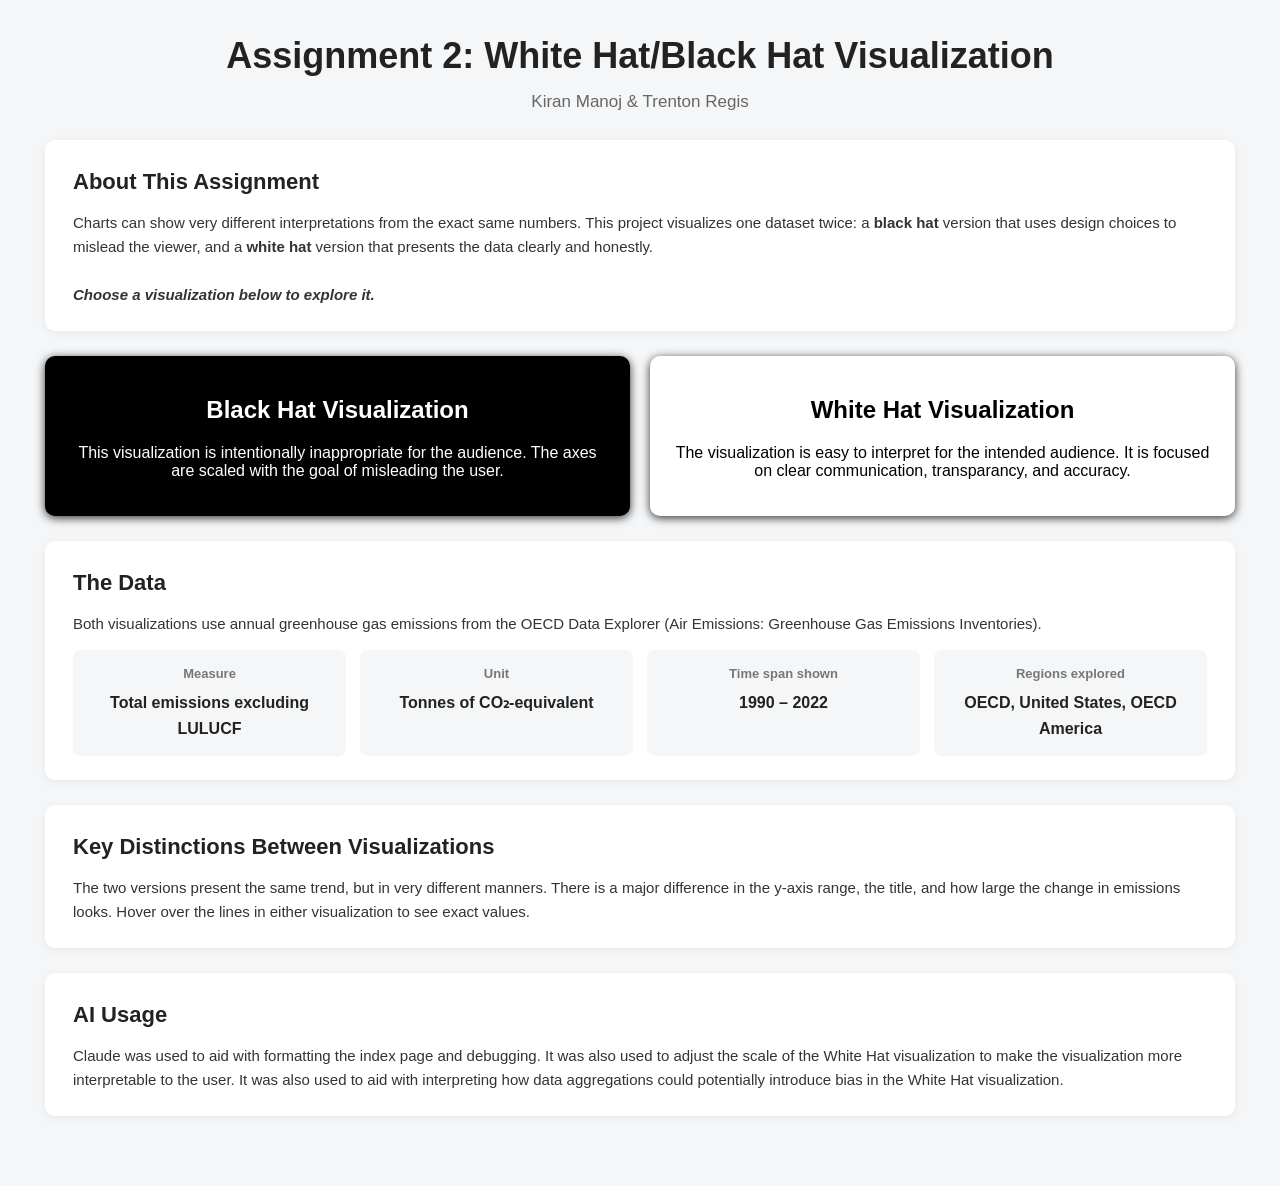
==== index.html @ d6eef5fb "finished index page, enhanced white hat" ====
<!DOCTYPE html>
<html lang="en">

<head>
    <meta charset="UTF-8">

    <meta
        name="viewport"
        content="width=device-width, initial-scale=1.0"
    >

    <title>Assignment 2: White Hat/Black Hat Visualization</title>

    <link
        rel="stylesheet"
        href="./css/styles.css"
    >

    <script src="https://d3js.org/d3.v7.min.js"></script>
</head>


<body>

    <main class="blackhat-page">

        <!-- Main title and framing -->
        <header>

            <h1>
                Assignment 2: White Hat/Black Hat Visualization
            </h1>

            <p class="subtitle">
                Kiran Manoj & Trenton Regis
            </p>

        </header>

        <!-- Assignment introduction -->
        <section class="intro-section">
            <h2>About This Assignment</h2>
            <p>
                Charts can show very different interpretations from the exact same numbers. This project
                visualizes one dataset twice: a <strong>black hat</strong> version that uses design
                choices to mislead the viewer, and a <strong>white hat</strong> version that
                presents the data clearly and honestly. <br><br><strong><em>Choose a visualization below to explore it.</em></strong>
            </p>
        </section>

            <div class="parent">
                <a href="./blackhat/index.html" class="clickable-section">
                    <section class="blackhat-section">
                        <h2>Black Hat Visualization</h2>
                        <p> 
                            This visualization is intentionally inappropriate for the audience. 
                            The axes are scaled with the goal of misleading the user. 
                        </p>
                    </section>
                </a>
                
                <a href="./whitehat/index.html" class="clickable-section">
                    <section class="whitehat-section">
                        <h2>White Hat Visualization</h2>
                        <p>
                            The visualization is easy to interpret for the intended audience.
                            It is focused on clear communication, transparancy, and accuracy.
                        </p>
                    </section>
                </a>
        </div>

        <!-- Dataset overview -->
        <section class="intro-section">
            <h2>The Data</h2>
            <p>
                Both visualizations use annual greenhouse gas emissions from the OECD Data Explorer
                (Air Emissions: Greenhouse Gas Emissions Inventories).
            </p>
            <div class="fact-grid">
                <div class="fact-card">
                    <span class="fact-label">Measure</span>
                    <span class="fact-value">Total emissions excluding LULUCF</span>
                </div>
                <div class="fact-card">
                    <span class="fact-label">Unit</span>
                    <span class="fact-value">Tonnes of CO₂-equivalent</span>
                </div>
                <div class="fact-card">
                    <span class="fact-label">Time span shown</span>
                    <span class="fact-value">1990 – 2022</span>
                </div>
                <div class="fact-card">
                    <span class="fact-label">Regions explored</span>
                    <span class="fact-value">OECD, United States, OECD America</span>
                </div>
            </div>
        </section>

        <!-- How to read this project -->
        <section class="intro-section">
            <h2>Key Distinctions Between Visualizations</h2>
            <p>
                The two versions present the same trend, but in very different manners.
                There is a major difference in the y-axis range, the title, and how large the change in emissions looks.
                Hover over the lines in either visualization to see exact values.
            </p>
        </section>

        <section class="intro-section">
            <h2>AI Usage</h2>
            <p>
                Claude was used to aid with formatting the index page and debugging. It was also used to adjust 
                the scale of the White Hat visualization to make the visualization more interpretable to the user. 
                It was also used to aid with interpreting how data aggregations could potentially introduce bias
                in the White Hat visualization.
            </p>
        </section>
        
        
    </main>
</body>
---- css/styles.css ----
body {
    font-family: Arial, Helvetica, sans-serif;
    margin: 0;
    background: #f4f6f8;
    color: #222;
}


/* --------------------------------------------------
   BLACK HAT PAGE CONTAINER
-------------------------------------------------- */

.blackhat-page {
    max-width: 1200px;
    margin: 0 auto;
    padding: 35px 45px 45px;
}


/* --------------------------------------------------
   HOME LINK
-------------------------------------------------- */

.home-link {
    display: inline-block;
    margin-bottom: 15px;
    color: #555;
    font-size: 14px;
    text-decoration: none;
}

.home-link:hover {
    text-decoration: underline;
}


/* --------------------------------------------------
   HEADER
-------------------------------------------------- */

header {
    text-align: center;
    margin-bottom: 25px;
}

h1 {
    font-size: 36px;
    margin: 0 0 12px;
}

.subtitle {
    max-width: 760px;
    margin: 0 auto;
    font-size: 17px;
    line-height: 1.5;
    color: #666;
}


/* --------------------------------------------------
   DROPDOWN CONTROLS
-------------------------------------------------- */

.controls {
    display: flex;
    justify-content: center;
    align-items: center;
    gap: 10px;
    margin: 25px 0;
}

.controls label {
    font-size: 15px;
    font-weight: 600;
}

.controls select {
    padding: 8px 12px;
    border: 1px solid #bbb;
    border-radius: 5px;
    background: white;
    font-size: 15px;
    cursor: pointer;
}


/* --------------------------------------------------
   CHART
-------------------------------------------------- */

.chart-section {
    position: relative;
    background: white;
    padding: 20px 25px;
    border-radius: 10px;
    box-shadow: 0 2px 10px rgba(0, 0, 0, 0.08);
}

.chart-section li {
    margin-bottom: 10px;
}

.chart-section li:last-child {
    margin-bottom: 0;
}

#chart svg {
    display: block;
    width: 100%;
    height: auto;
}


/* Main emissions line */

.emissions-line {
    fill: none;
    stroke: steelblue;
    stroke-width: 3;
    opacity: 0.65;
}


/* Endpoint circles */

.endpoint {
    fill: steelblue;
    stroke: white;
    stroke-width: 3;
}

.parent {
    display: flex;
    gap: 20px;
    justify-content: center;
    align-items: stretch; /* both sections always match the taller one */
}

.clickable-section {
    display: flex;          /* lets the section inside fill the link's height */
    flex: 1 1 0;            /* both links share the row width equally */
    min-width: 0;
    text-decoration: none;
    color: inherit;
}

.clickable-section :hover {
    transform: scale(1.05);
}

.blackhat-section {
    background: black;
    color: white;
    padding: 20px 25px;
    border-radius: 10px;
    box-shadow: 0 2px 10px rgba(0, 0, 0, 0.8);
    text-align: center;
    flex: 1;                /* fill the clickable link (equal width and height) */
    min-width: 0;
    box-sizing: border-box;
}

.whitehat-section {
    background: white;
    color: black;
    padding: 20px 25px;
    border-radius: 10px;
    box-shadow: 0 2px 10px rgba(0, 0, 0, 0.8);
    text-align: center;
    flex: 1;                /* fill the clickable link (equal width and height) */
    min-width: 0;
    box-sizing: border-box;
}

/* Index page intro sections */

.intro-section {
    margin: 25px 0;
    padding: 24px 28px;
    background: white;
    border-radius: 10px;
    box-shadow: 0 2px 10px rgba(0, 0, 0, 0.06);
    line-height: 1.6;
}

.intro-section h2 {
    margin: 0 0 12px;
    font-size: 22px;
}

.intro-section p {
    margin: 0 0 14px;
    font-size: 15px;
    color: #333;
}

.intro-section p:last-child {
    margin-bottom: 0;
}

.fact-grid {
    display: grid;
    grid-template-columns: repeat(auto-fit, minmax(200px, 1fr));
    gap: 14px;
}

.fact-card {
    padding: 14px;
    background: #f4f6f8;
    border-radius: 8px;
    text-align: center;
}

.fact-label {
    display: block;
    color: #777;
    font-size: 13px;
    font-weight: 600;
}

.fact-value {
    display: block;
    margin-top: 6px;
    font-size: 16px;
    font-weight: 700;
}

/* Endpoint text */

.endpoint-label {
    font-size: 13px;
    font-weight: 600;
}


/* Axis labels */

.axis-label {
    font-size: 14px;
    font-weight: 600;
}


/* --------------------------------------------------
   1990 REFERENCE LINE
-------------------------------------------------- */

.reference-line {
    stroke: #999;
    stroke-width: 1.2;
    stroke-dasharray: 6 5;
    opacity: 0.35;
}


/* --------------------------------------------------
   TOOLTIP
-------------------------------------------------- */

.tooltip {
    position: fixed;
    opacity: 0;
    pointer-events: none;

    padding: 9px 12px;

    background: rgba(30, 30, 30, 0.92);
    color: white;

    border-radius: 5px;

    font-size: 13px;
    line-height: 1.4;

    z-index: 1000;
}


/* --------------------------------------------------
   SUMMARY CARDS
-------------------------------------------------- */

.summary {
    display: flex;
    gap: 18px;
    margin-top: 22px;
}

.summary-card {
    flex: 1;

    padding: 18px;

    background: white;

    border-radius: 8px;

    text-align: center;

    box-shadow: 0 2px 8px rgba(0, 0, 0, 0.07);
}

.summary-label {
    display: block;

    color: #777;

    font-size: 13px;
    font-weight: 600;
}

.summary-value {
    display: block;

    margin-top: 7px;

    font-size: 25px;
    font-weight: 700;
}


/* --------------------------------------------------
   BLACK HAT WRITE-UP
-------------------------------------------------- */

.writeup-section {
    margin-top: 40px;

    padding: 28px 32px;

    background: white;

    border-radius: 10px;

    box-shadow: 0 2px 10px rgba(0, 0, 0, 0.06);

    line-height: 1.65;
}

.writeup-section h2 {
    margin-top: 0;
    margin-bottom: 18px;

    font-size: 24px;
}

.writeup-section h3 {
    margin-top: 28px;
    margin-bottom: 10px;

    font-size: 18px;
}

.writeup-section p {
    margin: 0 0 16px;

    font-size: 15px;

    color: #333;
}


/* Remove extra bottom spacing from final paragraph */

.writeup-section p:last-child {
    margin-bottom: 0;
}


/* --------------------------------------------------
   FOOTER / SOURCE
-------------------------------------------------- */

footer {
    margin-top: 24px;

    padding-top: 14px;

    border-top: 1px solid #ddd;

    color: #777;

    font-size: 12px;

    line-height: 1.5;
}

footer p {
    margin: 4px 0;
}


/* --------------------------------------------------
   SMALLER SCREENS
-------------------------------------------------- */

@media (max-width: 700px) {

    .blackhat-page {
        padding: 20px;
    }

    h1 {
        font-size: 28px;
    }

    .subtitle {
        font-size: 15px;
    }


    /* Put dropdown underneath its label */

    .controls {
        flex-direction: column;
        gap: 8px;
    }


    /* Give chart slightly more space */

    .chart-section {
        padding: 15px;
    }


    /* Stack the summary cards vertically */

    .summary {
        flex-direction: column;
    }


    /* Reduce write-up padding */

    .writeup-section {
        padding: 20px;
    }

    .writeup-section h2 {
        font-size: 22px;
    }
}

/* --------------------------------------------------
   CHART DISCLAIMERS (white hat)
-------------------------------------------------- */

.chart-notes {
    margin-top: 14px;
    color: #777;
    font-size: 12px;
    line-height: 1.5;
}

.chart-notes p {
    margin: 4px 0;
}
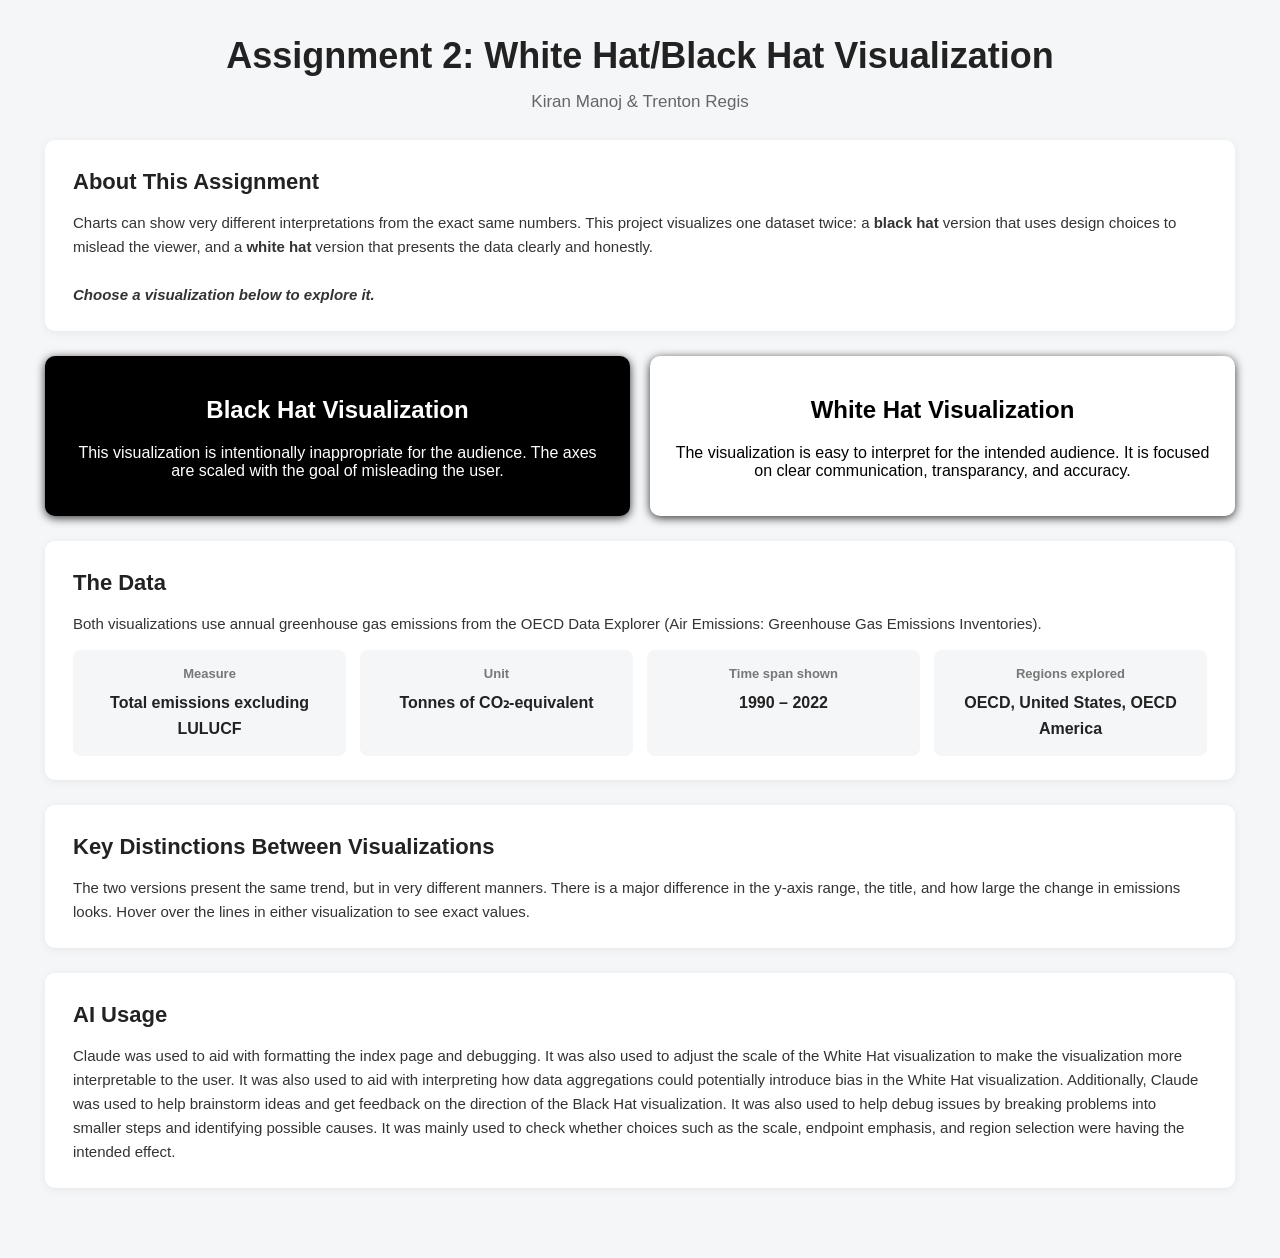
==== commit 7c5c784e: "Added AI usage disclosure" ====
--- a/index.html
+++ b/index.html
@@ -113,7 +113,10 @@
                 Claude was used to aid with formatting the index page and debugging. It was also used to adjust 
                 the scale of the White Hat visualization to make the visualization more interpretable to the user. 
                 It was also used to aid with interpreting how data aggregations could potentially introduce bias
-                in the White Hat visualization.
+                in the White Hat visualization. Additionally, Claude was used to help brainstorm ideas and get feedback
+                on the direction of the Black Hat visualization. It was also used to help debug issues by breaking problems
+                into smaller steps and identifying possible causes. It was mainly used to check whether choices such as the
+                scale, endpoint emphasis, and region selection were having the intended effect.
             </p>
         </section>
         
